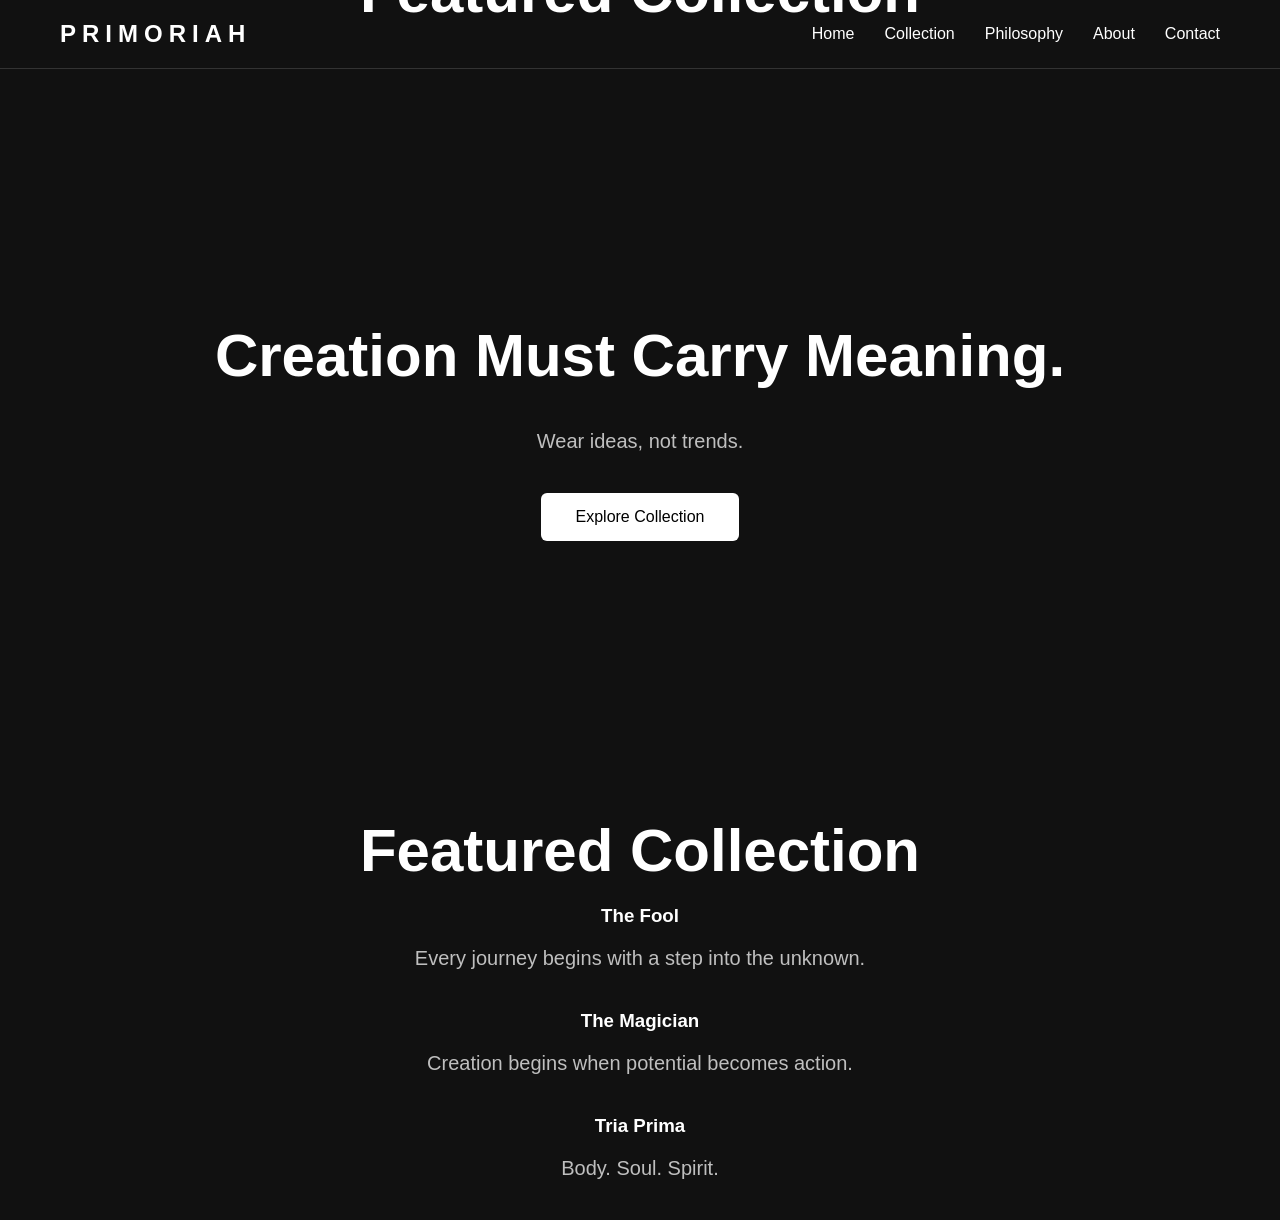
==== index.html @ f874add9 "Update index.html" ====
<!DOCTYPE html>
<html lang="en">

<head>
    <meta charset="UTF-8">
    <meta name="viewport" content="width=device-width, initial-scale=1.0">

    <title>Primoriah</title>

    <link rel="stylesheet" href="style.css">
</head>

<body>
    <header>
    <nav>
<h1><a href="index.html">PRIMORIAH</a></h1>
   <ul>
    <li><a href="#">Home</a></li>
    <li><a href="#">Collection</a></li>
    <li><a href="#">Philosophy</a></li>
    <li><a href="#">About</a></li>
    <li><a href="#">Contact</a></li>
</ul>
    </nav>
</header>

<main>
    <section class="hero">

        <h2>Creation Must Carry Meaning.</h2>

        <p>
            Wear ideas, not trends.
        </p>

       <a href="#collection" class="button">
    Explore Collection
</a>
        <section id="collection" class="collection">

    <h2>Featured Collection</h2>

<main>

    <section class="hero">

        <h2>Creation Must Carry Meaning.</h2>

        <p>
            Wear ideas, not trends.
        </p>

        <a href="#collection" class="button">
            Explore Collection
        </a>

    </section>

    <section id="collection" class="collection">

        <h2>Featured Collection</h2>

        <div class="cards">

            <div class="card">
                <h3>The Fool</h3>
                <p>Every journey begins with a step into the unknown.</p>
            </div>

            <div class="card">
                <h3>The Magician</h3>
                <p>Creation begins when potential becomes action.</p>
            </div>

            <div class="card">
                <h3>Tria Prima</h3>
                <p>Body. Soul. Spirit.</p>
            </div>

        </div>

    </section>

</body>

</html>
---- style.css ----
body {
    margin: 0;
    background: #111;
    color: white;
    font-family: Arial, Helvetica, sans-serif;
}

header {
    border-bottom: 1px solid #333;
}

nav {
    display: flex;
    justify-content: space-between;
    align-items: center;
    padding: 20px 60px;
}

nav h1 {
    margin: 0;
    letter-spacing: 6px;
}

nav h1 a {
    color: white;
    text-decoration: none;
}

nav ul {
    display: flex;
    gap: 30px;
    list-style: none;
    margin: 0;
    padding: 0;
}

nav a {
    color: white;
    text-decoration: none;
    transition: color 0.3s ease;
}

nav a:hover {
    color: #D4AF37;
}

.hero {
    height: 80vh;
    display: flex;
    flex-direction: column;
    justify-content: center;
    align-items: center;
    text-align: center;
}

.hero h2 {
    font-size: 60px;
    margin-bottom: 20px;
}

.hero p {
    color: #bfbfbf;
    font-size: 20px;
    margin-bottom: 40px;
}

.button {
    display: inline-block;
    padding: 15px 35px;
    background: white;
    color: black;
    text-decoration: none;
    border-radius: 6px;
    transition: all 0.3s ease;
}

.button:hover {
    background: #D4AF37;
    transform: translateY(-3px);
}
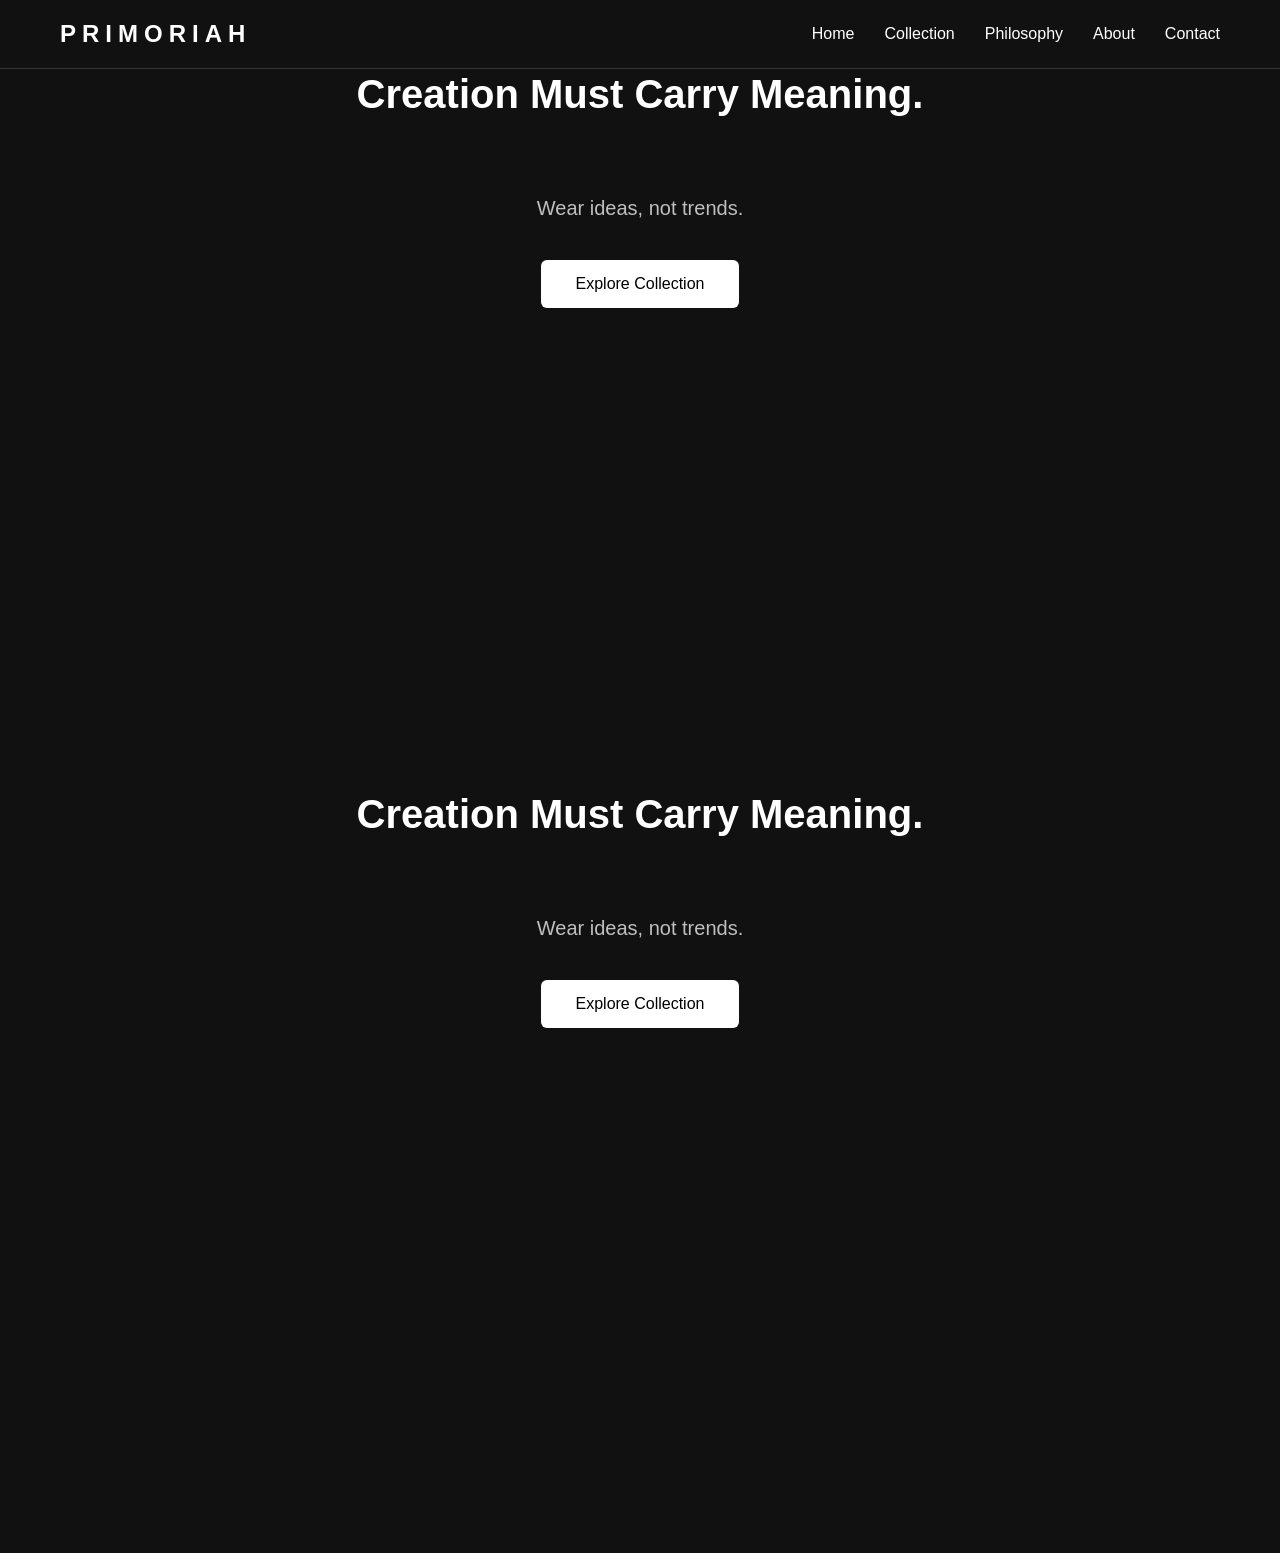
==== commit 5bfa252b: "Update index.html" ====
--- a/index.html
+++ b/index.html
@@ -56,31 +56,21 @@
 
     </section>
 
-    <section id="collection" class="collection">
+  <section class="hero">
 
-        <h2>Featured Collection</h2>
+    <h2>Creation Must Carry Meaning.</h2>
 
-        <div class="cards">
+    <p>
+        Wear ideas, not trends.
+    </p>
 
-            <div class="card">
-                <h3>The Fool</h3>
-                <p>Every journey begins with a step into the unknown.</p>
-            </div>
+    <a href="#collection" class="button">
+        Explore Collection
+    </a>
 
-            <div class="card">
-                <h3>The Magician</h3>
-                <p>Creation begins when potential becomes action.</p>
-            </div>
+</section>
 
-            <div class="card">
-                <h3>Tria Prima</h3>
-                <p>Body. Soul. Spirit.</p>
-            </div>
-
-        </div>
-
-    </section>
-
+<section id="collection" class="collection">
 </body>
 
 </html>
--- a/style.css
+++ b/style.css
@@ -78,3 +78,39 @@
     background: #D4AF37;
     transform: translateY(-3px);
 }
+.collection {
+    padding: 100px 60px;
+}
+
+.collection h2 {
+    text-align: center;
+    font-size: 40px;
+    margin-bottom: 60px;
+}
+
+.cards {
+    display: flex;
+    justify-content: center;
+    gap: 30px;
+    flex-wrap: wrap;
+}
+
+.card {
+    width: 300px;
+    padding: 30px;
+
+    background: #1b1b1b;
+    border: 1px solid #333;
+    border-radius: 10px;
+
+    transition: all 0.3s ease;
+}
+
+.card:hover {
+    transform: translateY(-8px);
+    border-color: #D4AF37;
+}
+
+.card h3 {
+    margin-top: 0;
+}
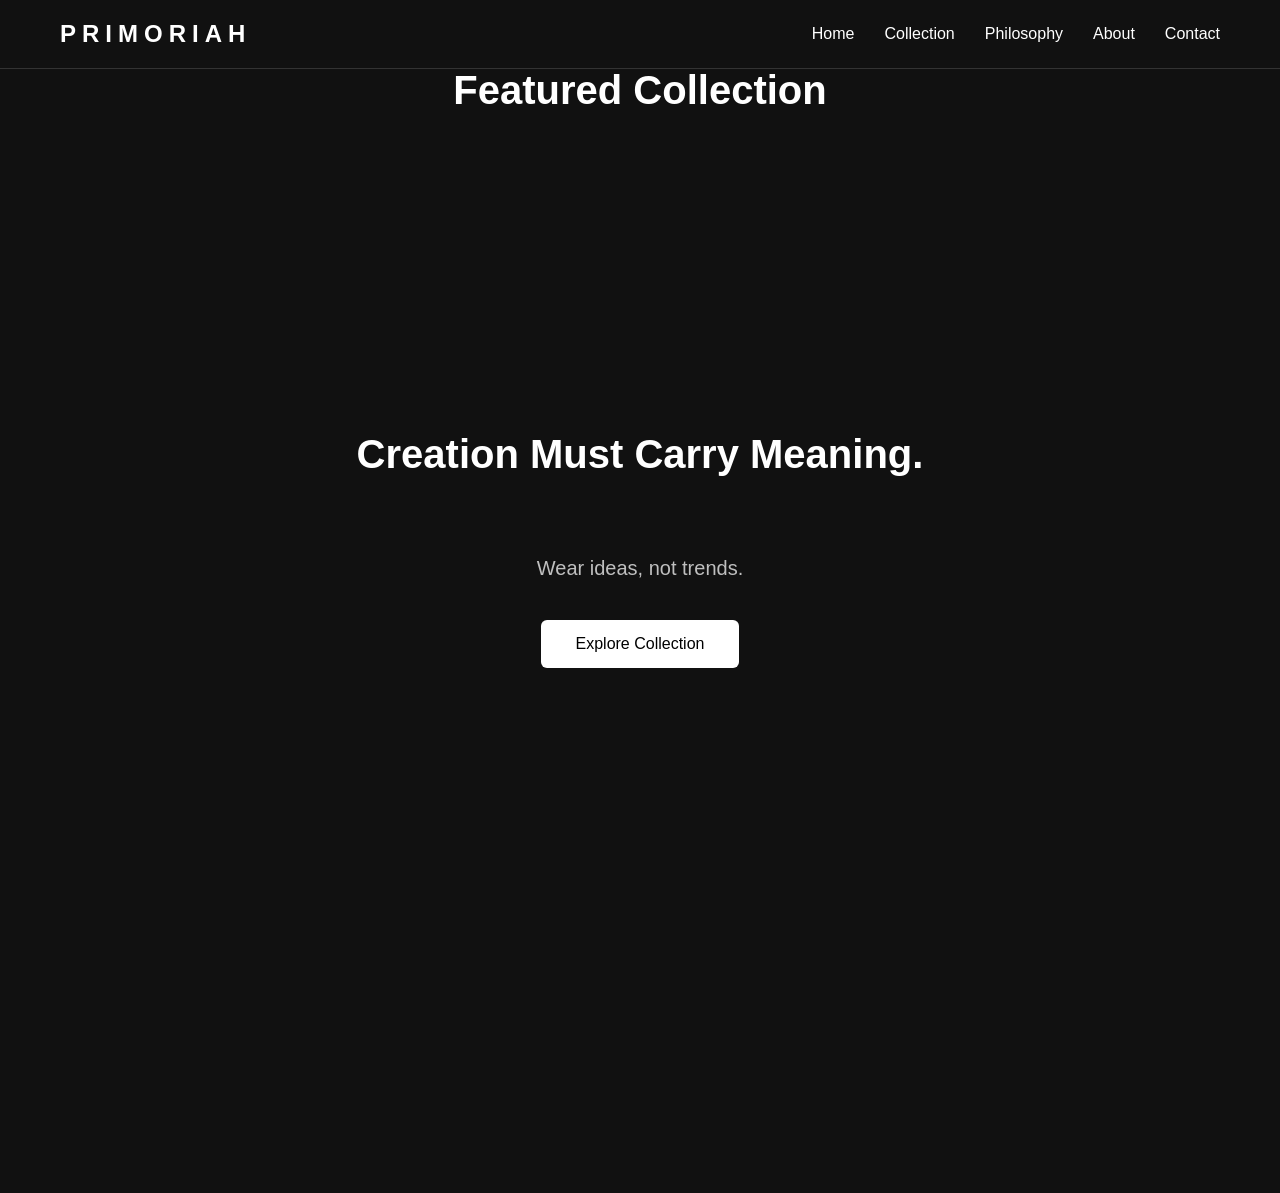
==== commit f5d0b6dd: "Update index.html" ====
--- a/index.html
+++ b/index.html
@@ -42,20 +42,6 @@
 
 <main>
 
-    <section class="hero">
-
-        <h2>Creation Must Carry Meaning.</h2>
-
-        <p>
-            Wear ideas, not trends.
-        </p>
-
-        <a href="#collection" class="button">
-            Explore Collection
-        </a>
-
-    </section>
-
   <section class="hero">
 
     <h2>Creation Must Carry Meaning.</h2>
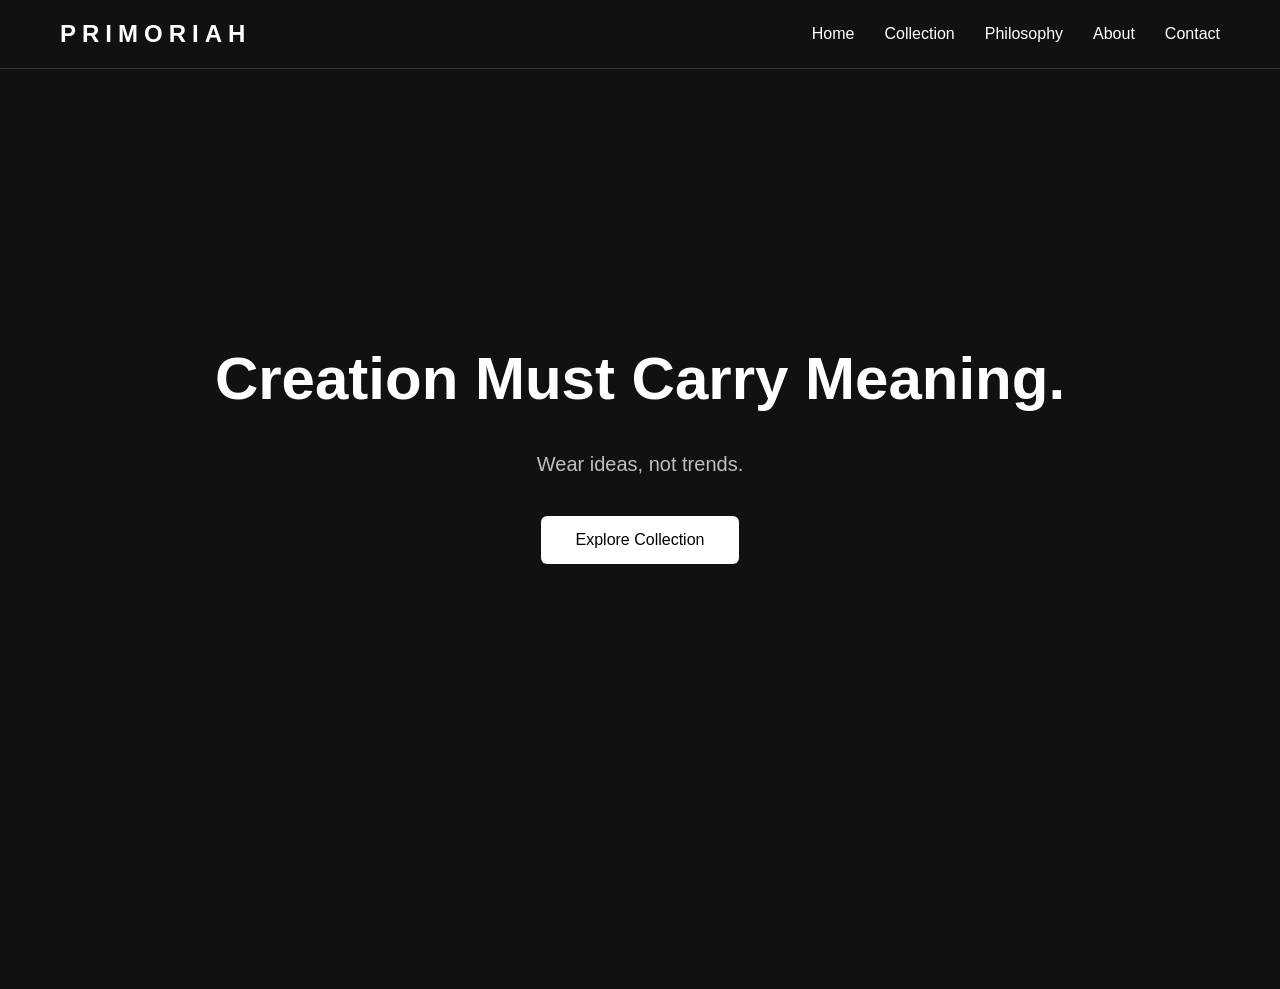
==== commit db0bd33a: "Update index.html" ====
--- a/index.html
+++ b/index.html
@@ -25,22 +25,6 @@
 </header>
 
 <main>
-    <section class="hero">
-
-        <h2>Creation Must Carry Meaning.</h2>
-
-        <p>
-            Wear ideas, not trends.
-        </p>
-
-       <a href="#collection" class="button">
-    Explore Collection
-</a>
-        <section id="collection" class="collection">
-
-    <h2>Featured Collection</h2>
-
-<main>
 
   <section class="hero">
 
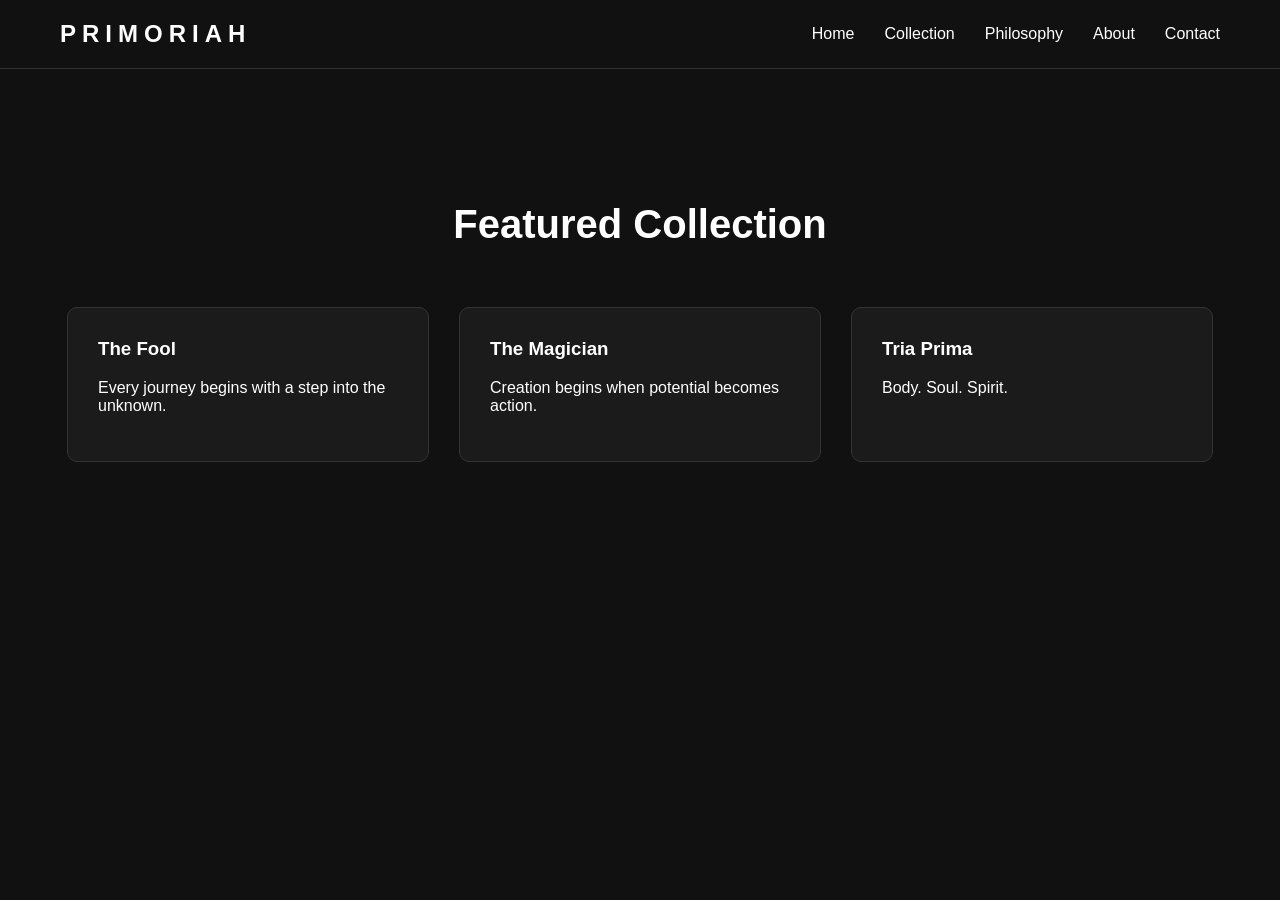
==== commit b4cf07c8: "Update index.html" ====
--- a/index.html
+++ b/index.html
@@ -25,22 +25,44 @@
 </header>
 
 <main>
+<section id="collection" class="collection">
 
-  <section class="hero">
+    <h2>Featured Collection</h2>
 
-    <h2>Creation Must Carry Meaning.</h2>
+    <div class="cards">
 
-    <p>
-        Wear ideas, not trends.
-    </p>
+        <div class="card">
+            <div class="artwork"></div>
 
-    <a href="#collection" class="button">
-        Explore Collection
-    </a>
+            <h3>The Fool</h3>
+
+            <p>Every journey begins with a step into the unknown.</p>
+        </div>
+
+        <div class="card">
+            <div class="artwork"></div>
+
+            <h3>The Magician</h3>
+
+            <p>Creation begins when potential becomes action.</p>
+        </div>
+
+        <div class="card">
+            <div class="artwork"></div>
+
+            <h3>Tria Prima</h3>
+
+            <p>Body. Soul. Spirit.</p>
+        </div>
+
+    </div>
 
 </section>
 
-<section id="collection" class="collection">
+</main>
+
 </body>
 
 </html>
+
+</html>
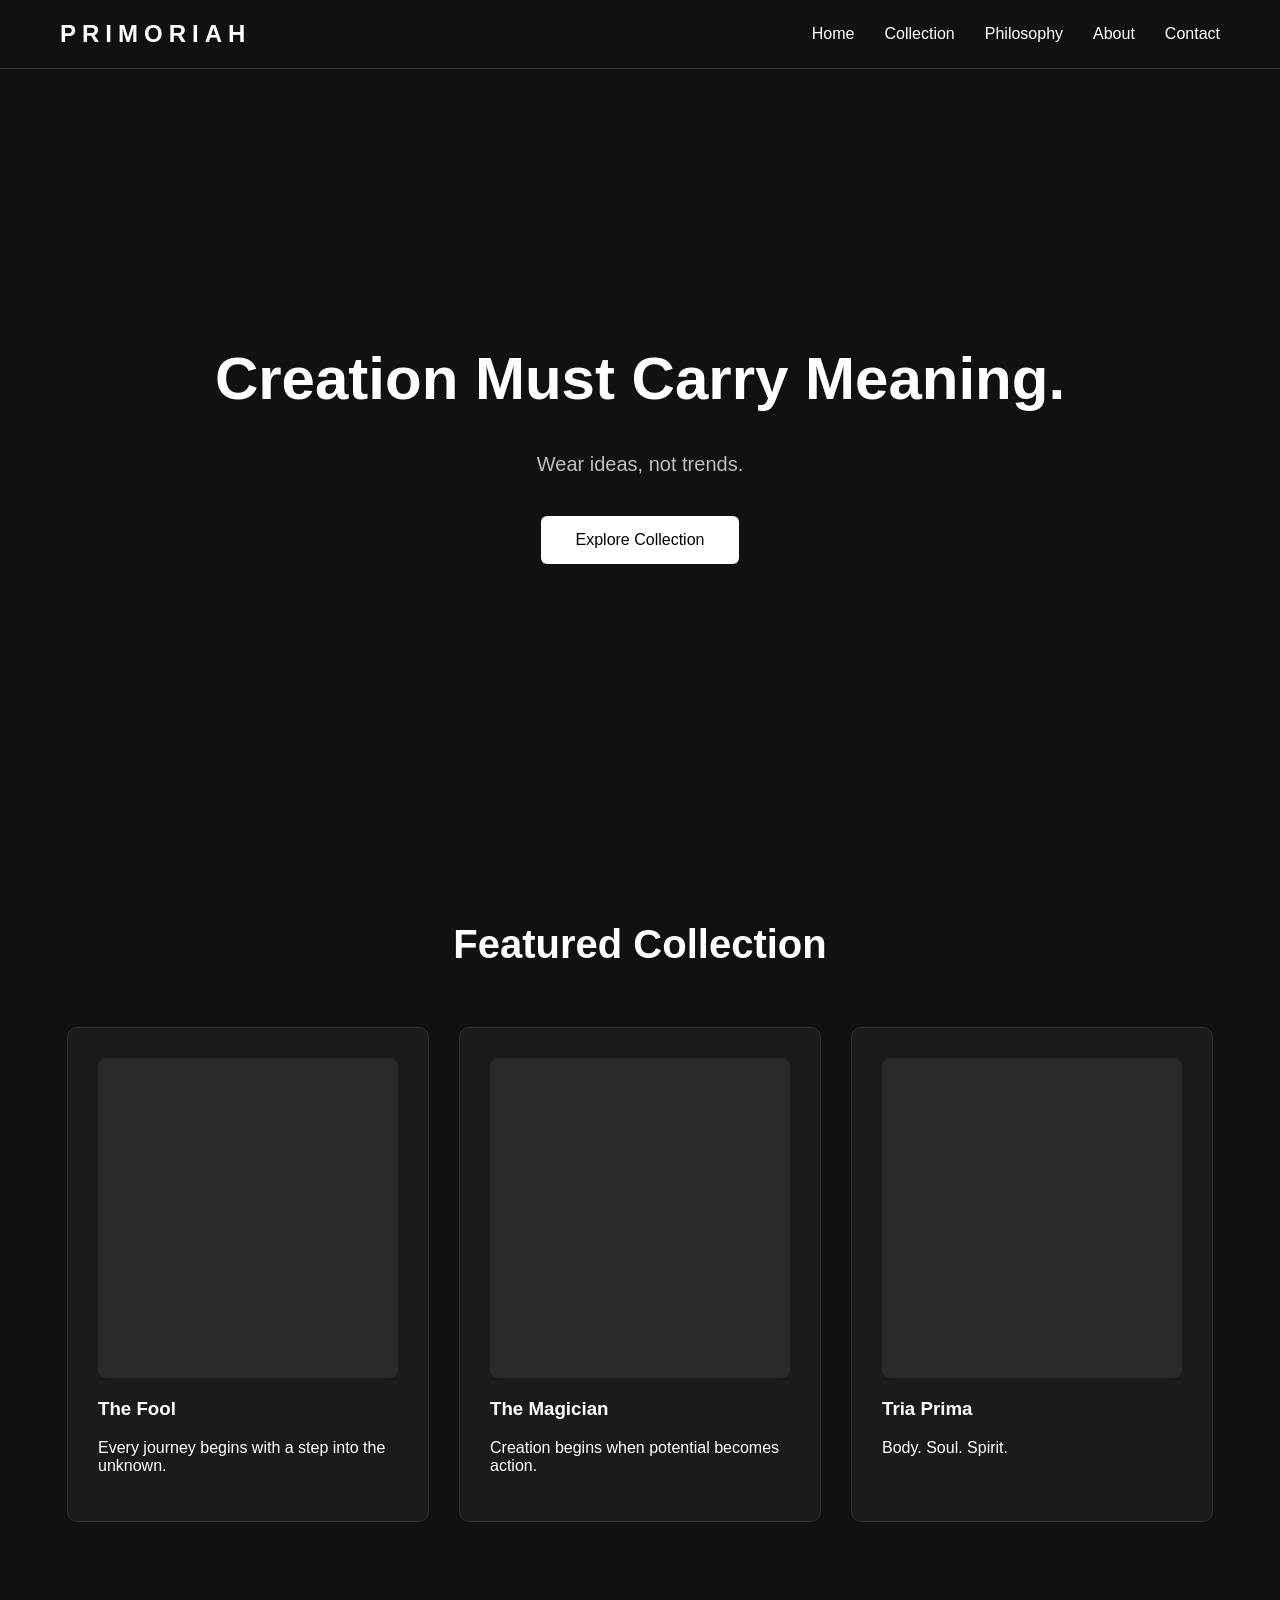
==== commit 27cb9ed5: "Update index.html" ====
--- a/index.html
+++ b/index.html
@@ -25,44 +25,57 @@
 </header>
 
 <main>
-<section id="collection" class="collection">
 
-    <h2>Featured Collection</h2>
+    <section class="hero">
 
-    <div class="cards">
+        <h2>Creation Must Carry Meaning.</h2>
 
-        <div class="card">
-            <div class="artwork"></div>
+        <p>
+            Wear ideas, not trends.
+        </p>
 
-            <h3>The Fool</h3>
+        <a href="#collection" class="button">
+            Explore Collection
+        </a>
 
-            <p>Every journey begins with a step into the unknown.</p>
+    </section>
+
+    <section id="collection" class="collection">
+
+        <h2>Featured Collection</h2>
+
+        <div class="cards">
+
+            <div class="card">
+                <div class="artwork"></div>
+
+                <h3>The Fool</h3>
+
+                <p>Every journey begins with a step into the unknown.</p>
+            </div>
+
+            <div class="card">
+                <div class="artwork"></div>
+
+                <h3>The Magician</h3>
+
+                <p>Creation begins when potential becomes action.</p>
+            </div>
+
+            <div class="card">
+                <div class="artwork"></div>
+
+                <h3>Tria Prima</h3>
+
+                <p>Body. Soul. Spirit.</p>
+            </div>
+
         </div>
 
-        <div class="card">
-            <div class="artwork"></div>
-
-            <h3>The Magician</h3>
-
-            <p>Creation begins when potential becomes action.</p>
-        </div>
-
-        <div class="card">
-            <div class="artwork"></div>
-
-            <h3>Tria Prima</h3>
-
-            <p>Body. Soul. Spirit.</p>
-        </div>
-
-    </div>
-
-</section>
+    </section>
 
 </main>
 
 </body>
 
 </html>
-
-</html>
--- a/style.css
+++ b/style.css
@@ -114,3 +114,12 @@
 .card h3 {
     margin-top: 0;
 }
+.artwork {
+    width: 100%;
+    height: 320px;
+
+    background: #2a2a2a;
+    border-radius: 8px;
+
+    margin-bottom: 20px;
+}
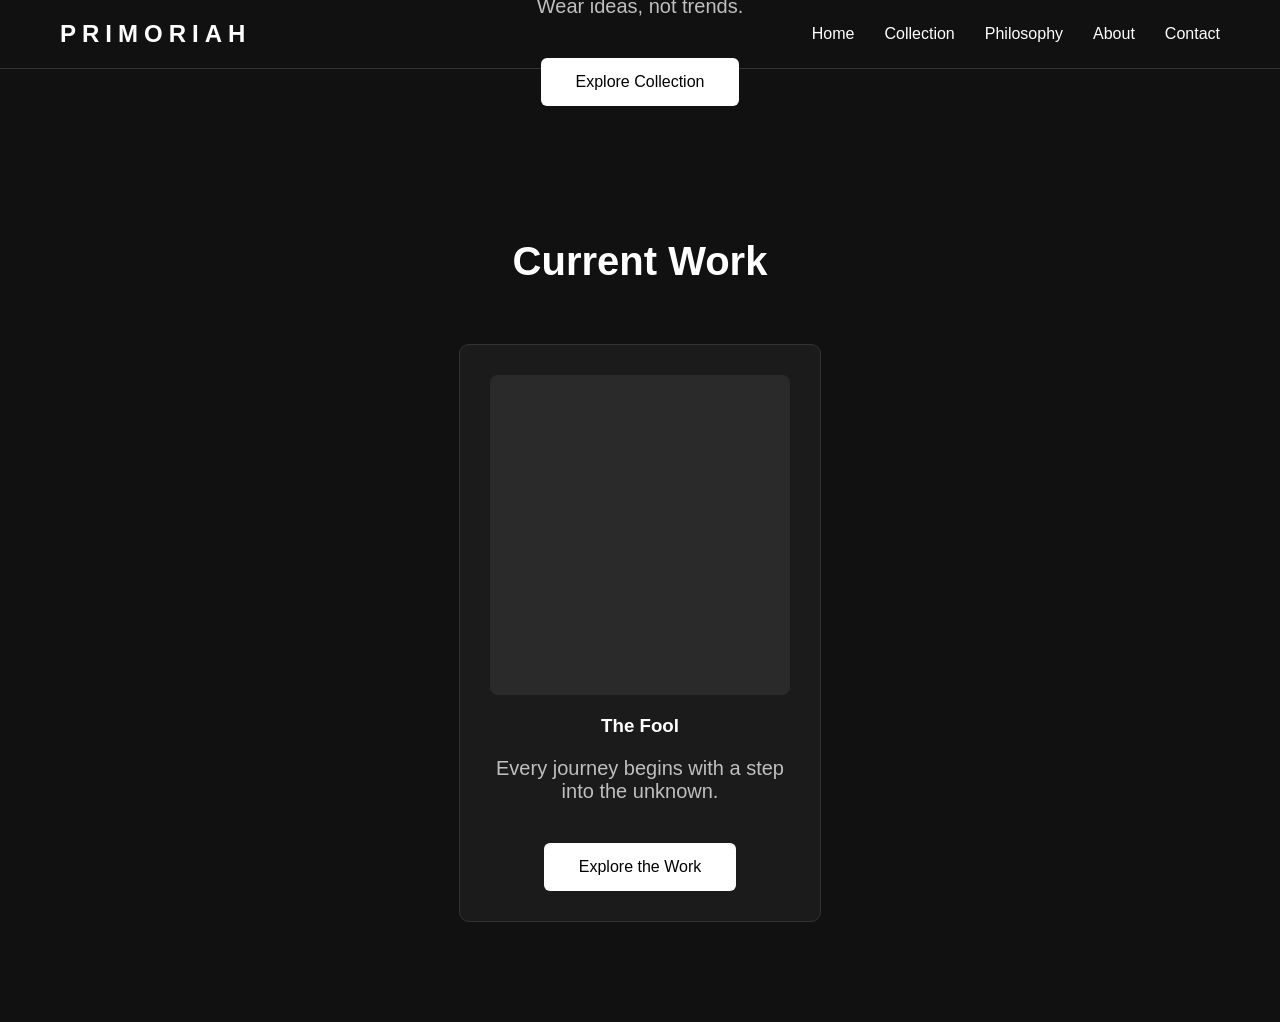
==== commit b2b86b1d: "Update index.html" ====
--- a/index.html
+++ b/index.html
@@ -38,41 +38,27 @@
             Explore Collection
         </a>
 
-    </section>
+<section id="collection" class="collection">
 
-    <section id="collection" class="collection">
+    <h2>Current Work</h2>
 
-        <h2>Featured Collection</h2>
+    <div class="card">
 
-        <div class="cards">
+        <div class="artwork"></div>
 
-            <div class="card">
-                <div class="artwork"></div>
+        <h3>The Fool</h3>
 
-                <h3>The Fool</h3>
+        <p>
+            Every journey begins with a step into the unknown.
+        </p>
 
-                <p>Every journey begins with a step into the unknown.</p>
-            </div>
+        <a href="#" class="button">
+            Explore the Work
+        </a>
 
-            <div class="card">
-                <div class="artwork"></div>
+    </div>
 
-                <h3>The Magician</h3>
-
-                <p>Creation begins when potential becomes action.</p>
-            </div>
-
-            <div class="card">
-                <div class="artwork"></div>
-
-                <h3>Tria Prima</h3>
-
-                <p>Body. Soul. Spirit.</p>
-            </div>
-
-        </div>
-
-    </section>
+</section>
 
 </main>
 
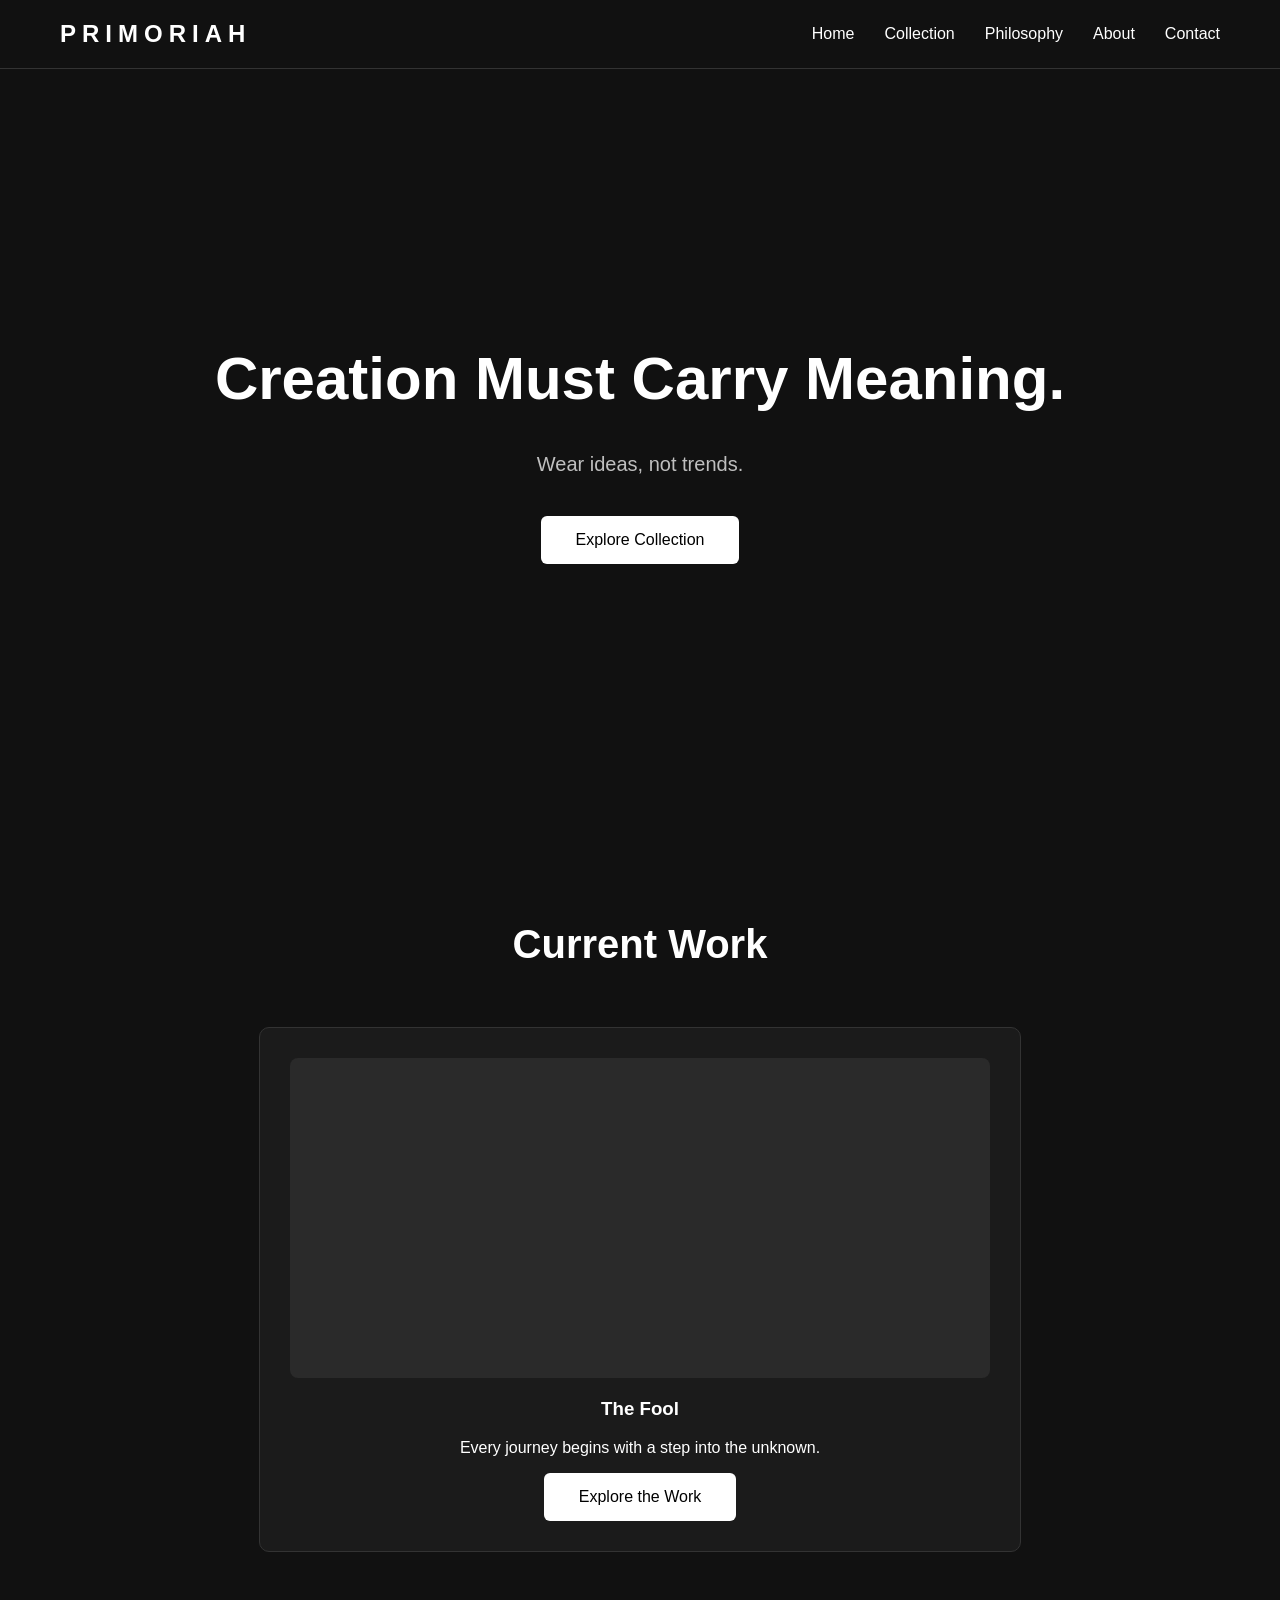
==== commit a03d3317: "Update index.html" ====
--- a/index.html
+++ b/index.html
@@ -37,6 +37,7 @@
         <a href="#collection" class="button">
             Explore Collection
         </a>
+    </section>
 
 <section id="collection" class="collection">
 
--- a/style.css
+++ b/style.css
@@ -88,20 +88,17 @@
     margin-bottom: 60px;
 }
 
-.cards {
-    display: flex;
-    justify-content: center;
-    gap: 30px;
-    flex-wrap: wrap;
-}
+.card {
+    max-width: 700px;
+    margin: 0 auto;
 
-.card {
-    width: 300px;
     padding: 30px;
 
     background: #1b1b1b;
     border: 1px solid #333;
     border-radius: 10px;
+
+    text-align: center;
 
     transition: all 0.3s ease;
 }
